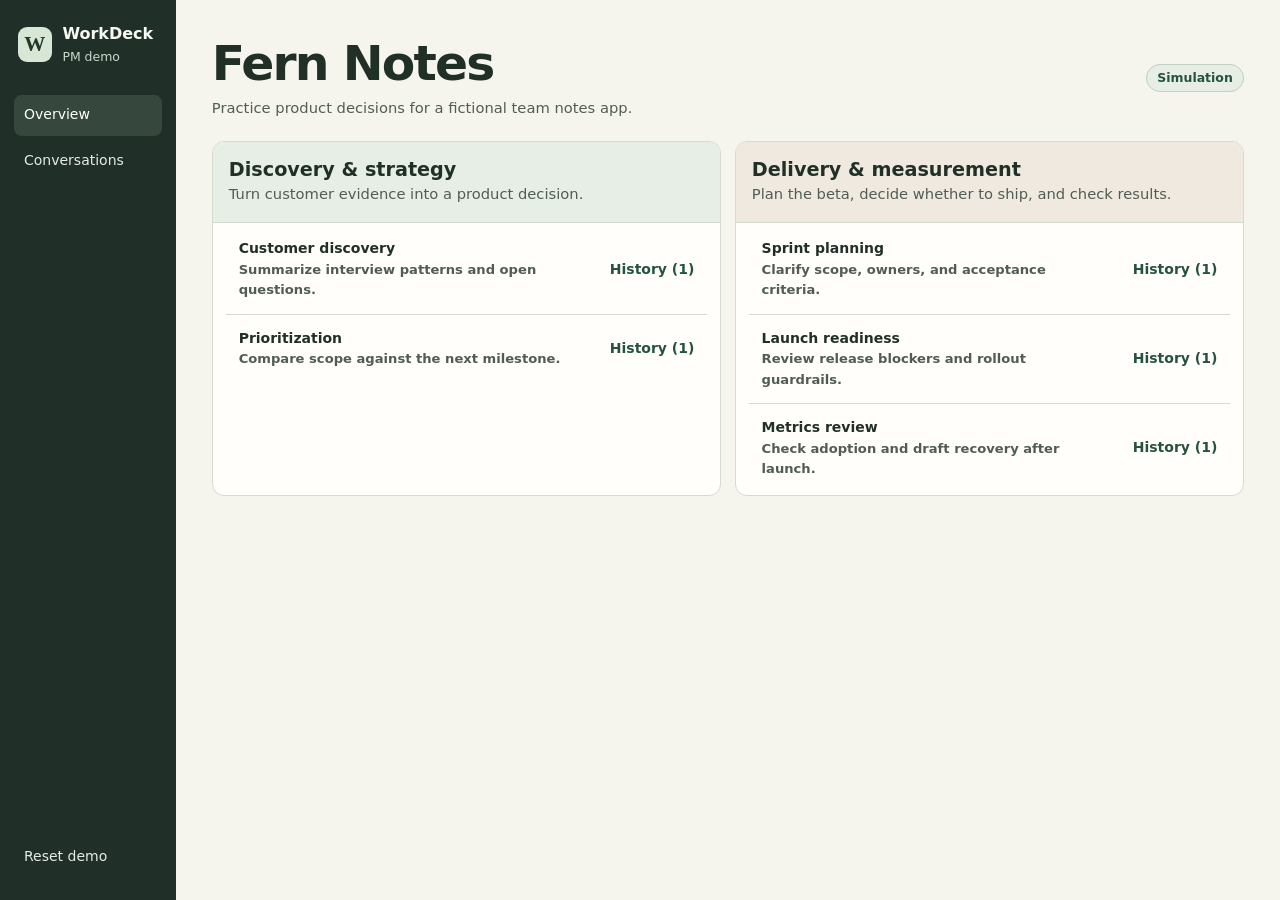
==== workdeck/assets/index.html @ e4b60e36 "Rename to WorkDeck and introduce product manager simulation" ====
<!doctype html>
<html lang="en">
<head>
  <meta charset="utf-8">
  <meta name="viewport" content="width=device-width, initial-scale=1">
  <meta http-equiv="Content-Security-Policy" content="default-src 'self'; connect-src 'none'; object-src 'none'; base-uri 'none'; form-action 'none'">
  <meta name="color-scheme" content="light">
  <title>WorkDeck · Product Manager Demo</title>
  <link rel="stylesheet" href="./style.css">
  <script defer src="./app.js"></script>
</head>
<body>
  <a class="skip" href="#main">Skip to workspace</a>
  <div class="shell">
    <aside class="rail">
      <div class="identity"><span class="mark" aria-hidden="true">W</span><div><strong>WorkDeck</strong><span>PM demo</span></div></div>
      <nav aria-label="Workspace"><button id="overview-nav" aria-current="page">Overview</button><button id="chat-nav">Conversations</button></nav>
      <button id="reset" class="reset">Reset demo</button>
    </aside>
    <main id="main">
      <section id="overview" aria-labelledby="overview-title">
        <header class="page-head">
          <div><h1 id="overview-title" tabindex="-1">Fern Notes</h1><p>Practice product decisions for a fictional team notes app.</p></div>
          <span class="badge">Simulation</span>
        </header>
        <div id="workflows" class="workflow-grid"></div>
      </section>
      <section id="conversation" aria-labelledby="chat-heading" hidden>
        <header class="page-head">
          <div><p id="scope" class="scope"></p><h1 id="chat-heading" tabindex="-1"></h1><p>Fern Notes · Fictional product simulation</p></div>
          <button id="new-chat" class="button">New conversation</button>
        </header>
        <div class="chat-grid">
          <aside class="history frame" aria-labelledby="history-heading">
            <header><h2 id="history-heading">History</h2><label for="workflow-picker">Workflow</label><select id="workflow-picker"></select></header>
            <ul id="history-list"></ul>
          </aside>
          <div class="chat frame">
            <div class="thread" id="thread">
              <ul id="messages" aria-label="Conversation messages"></ul>
              <div id="empty-chat"><h2>Start a product discussion</h2><p>Use the sample prompt or type <strong>List tasks</strong>.</p></div>
            </div>
            <section id="proposal" class="proposal" aria-labelledby="proposal-heading" hidden>
              <h3 id="proposal-heading" tabindex="-1"></h3>
              <dl id="changes"></dl>
              <div class="controls"><button id="cancel" class="button">Cancel</button><button id="approve" class="primary button">Apply simulated change</button></div>
            </section>
            <form id="composer" class="composer">
              <label for="message">Message</label><textarea id="message" required rows="2" maxlength="180" placeholder="List tasks"></textarea>
              <div class="controls"><button id="suggestion" type="button" class="button">Use sample prompt</button><button class="primary button" type="submit">Send</button></div>
            </form>
          </div>
          <aside class="records frame" aria-labelledby="records-heading">
            <header><h2 id="records-heading">Product tasks</h2><p>Simulated MCP</p></header>
            <ul id="records-list"></ul>
            <div id="record-actions" class="record-actions"></div>
          </aside>
        </div>
      </section>
      <p class="sr-only" id="status" role="status"></p>
    </main>
  </div>
  <dialog id="reset-dialog" aria-labelledby="reset-heading">
    <h2 id="reset-heading">Reset the demo?</h2>
    <p>This clears demo conversations and restores the sample tasks in this browser.</p>
    <form method="dialog" class="controls"><button class="button" value="cancel" autofocus>Cancel</button><button class="primary button" value="reset">Reset demo</button></form>
  </dialog>
</body>
</html>
---- workdeck/assets/style.css ----
:root {
  color-scheme: light;
  font: 100%/1.55 Inter, system-ui, sans-serif;
  --canvas: #f5f4ed;
  --paper: #fffefa;
  --ink: #203027;
  --muted: #515d54;
  --line: #d5dbcf;
  --green: #26533f;
  --wash: #e6eee5;
  --edge: 12px;
  color: var(--ink);
  background: var(--canvas);
}
* { box-sizing: border-box; }
body, h1, h2, h3, p, ul, dl, dd { margin: 0; }
ul { padding: 0; list-style: none; }
[hidden] { display: none !important; }
button, textarea, select { font: inherit; }
button { cursor: pointer; }
:focus-visible { outline: 3px solid #aa4f23; outline-offset: 3px; }
.skip { position: fixed; z-index: 2; translate: 0 -200%; padding: .6rem 1rem; background: var(--paper); color: var(--green); }
.skip:focus { translate: 0; }
.sr-only { position: absolute; inline-size: 1px; block-size: 1px; overflow: hidden; clip-path: inset(50%); white-space: nowrap; }
.shell { display: grid; grid-template-columns: 11rem minmax(0, 1fr); min-block-size: 100dvh; }
.rail { background: #202f27; color: #f6faf3; padding: 1.4rem .85rem; display: flex; flex-direction: column; gap: 1.75rem; }
.identity { display: flex; align-items: center; gap: .65rem; padding-inline: .25rem; }
.mark { display: grid; place-items: center; inline-size: 2.15rem; block-size: 2.15rem; border-radius: 9px; flex: none; background: #d8e6d5; color: #21382a; font: 700 1.32rem/1 Georgia, serif; }
.identity div span { display: block; font-size: .78rem; color: #c9d7cc; }
.rail nav { display: grid; gap: .25rem; }
.rail button { text-align: start; padding: .55rem .65rem; border: 0; border-radius: 8px; color: #e4ece4; background: transparent; min-block-size: 2.6rem; font-size: .875rem; }
.rail button:is(:hover, [aria-current]) { background: #36483d; color: white; }
.rail .reset { margin-block-start: auto; }
main { inline-size: 100%; max-inline-size: 88rem; margin-inline: auto; padding: clamp(1rem, 2.8vw, 2.5rem); }
.page-head { display: flex; flex-wrap: wrap; align-items: center; justify-content: space-between; gap: .8rem 1.4rem; margin-block-end: 1.35rem; }
h1 { font-size: clamp(2rem, 1.45rem + 2vw, 3.125rem); line-height: 1.15; letter-spacing: -.038em; margin-block-end: .3rem; }
h1 + p, header > p, #empty-chat p { color: var(--muted); font-size: .92rem; }
.badge { border: 1px solid #bed0be; border-radius: 999px; padding: .22rem .65rem; background: var(--wash); color: var(--green); font-size: .78rem; font-weight: 700; }
.workflow-grid { display: grid; grid-template-columns: repeat(auto-fit, minmax(min(100%, 19rem), 1fr)); gap: .85rem; inline-size: 100%; }
.frame, .workflow-card { min-inline-size: 0; border: 1px solid var(--line); border-radius: var(--edge); background: var(--paper); }
.workflow-card > header { padding: 1rem; background: var(--tint, var(--wash)); border-radius: calc(var(--edge) - 1px) calc(var(--edge) - 1px) 0 0; border-block-end: 1px solid var(--line); }
.workflow-card:nth-child(2) { --tint: #efe9df; }
.workflow-card h2 { font-size: 1.2rem; line-height: 1.3; }
.workflow-card ul { padding: .15rem .8rem; }
.workflow-card li { display: flex; flex-wrap: wrap; align-items: center; gap: .25rem; padding-block: .25rem; }
.workflow-card li + li { border-block-start: 1px solid var(--line); }
.workflow-card li > button { flex: 1 1 10rem; }
.workflow-card li > button strong, .workflow-card li > button span { display: block; }
.workflow-card li > button span { font-size: .82rem; color: var(--muted); }
.button, .history-item { min-block-size: 2.6rem; padding: .5rem .75rem; border: 1px solid #bdc8bc; border-radius: 8px; background: var(--paper); color: var(--ink); font-size: .875rem; font-weight: 650; }
.button:hover, .history-item:hover { background: var(--wash); }
.button.primary { border-color: var(--green); background: var(--green); color: white; }
.button.primary:hover { background: #193f30; }
.button.subtle, .history-item { border-color: transparent; text-align: start; }
.button.history-button { flex: none; margin-inline-start: auto; color: var(--green); border-color: transparent; }
.scope { font-weight: 680; color: var(--green); font-size: .8rem; margin-block-end: .3rem; }
.chat-grid { display: grid; grid-template-columns: minmax(9rem, 11rem) minmax(0, 1fr) minmax(11rem, 14rem); align-items: start; gap: .75rem; }
.frame > header { padding: .8rem; border-block-end: 1px solid var(--line); }
.frame h2, #proposal h3 { font-size: 1rem; }
.history label, .composer label { display: block; font-size: .8rem; font-weight: 650; }
.history label { margin-block: .35rem .2rem; }
select, textarea { inline-size: 100%; min-inline-size: 0; border: 1px solid #bdc8bc; border-radius: 8px; background: var(--paper); color: var(--ink); }
select { min-block-size: 2.55rem; padding-inline: .4rem; font-size: .85rem; }
.history ul, .records ul, .record-actions { display: grid; gap: .3rem; padding: .5rem; overflow-wrap: anywhere; }
.history-item { inline-size: 100%; }
.history-item[aria-current] { background: var(--wash); color: var(--green); }
.history .note, .records .note { padding: .35rem; color: var(--muted); font-size: .85rem; }
.thread { min-block-size: 10rem; max-block-size: max(12rem, calc(100dvh - 20rem)); overflow: auto; overscroll-behavior: contain; scrollbar-gutter: stable; padding: 1rem; }
.chat:has(.proposal:not([hidden])) .thread { max-block-size: clamp(10rem, 37dvh, 18rem); }
#empty-chat { padding: .25rem; }
#messages { display: grid; gap: .6rem; }
.msg { min-inline-size: 0; padding: .65rem .8rem; background: #f1f4ed; border-radius: 9px; overflow-wrap: anywhere; }
.msg.user { justify-self: end; max-inline-size: 90%; background: var(--wash); }
.msg strong { display: block; margin-block-end: .2rem; color: var(--green); font-size: .78rem; }
.msg p { white-space: pre-wrap; font-size: .92rem; }
.composer, .proposal { border-block-start: 1px solid var(--line); padding: .75rem 1rem; display: grid; gap: .5rem; }
.composer textarea { padding: .55rem .65rem; resize: vertical; }
.controls { display: flex; flex-wrap: wrap; justify-content: flex-end; gap: .5rem; }
.proposal { background: #fbf1de; border-color: #dec89e; }
.proposal dl { display: grid; grid-template-columns: minmax(4rem, auto) minmax(0, 1fr); gap: .25rem .65rem; font-size: .875rem; }
.proposal dt { color: var(--muted); }
.proposal dd { overflow-wrap: anywhere; }
.records li { padding: .35rem .45rem; }
.records li + li { border-block-start: 1px solid var(--line); }
.records li strong, .records li span { display: block; }
.records li strong { font-size: .875rem; }
.records li span { font-size: .8rem; color: var(--muted); }
.record-actions { border-block-start: 1px solid var(--line); }
.record-actions .button { text-align: start; }
dialog { max-inline-size: min(26rem, calc(100% - 2rem)); padding: 1.25rem; border: 1px solid var(--line); border-radius: var(--edge); color: var(--ink); background: var(--paper); }
dialog p { margin-block: .35rem 1.1rem; }
dialog::backdrop { background: #19271fb0; }
@media (max-width: 68rem) {
  .chat-grid { grid-template-columns: minmax(9rem, 11rem) minmax(0, 1fr); }
  .records { grid-column: 2; }
}
@media (max-width: 46rem) {
  .shell { display: block; }
  .rail { padding: .65rem .9rem; flex-direction: row; flex-wrap: wrap; align-items: center; gap: .35rem .8rem; }
  .rail nav { display: flex; flex-wrap: wrap; }
  .rail .reset { margin-block-start: 0; margin-inline-start: auto; }
  .chat-grid { grid-template-columns: minmax(0, 1fr); }
  .records { grid-column: 1; }
}
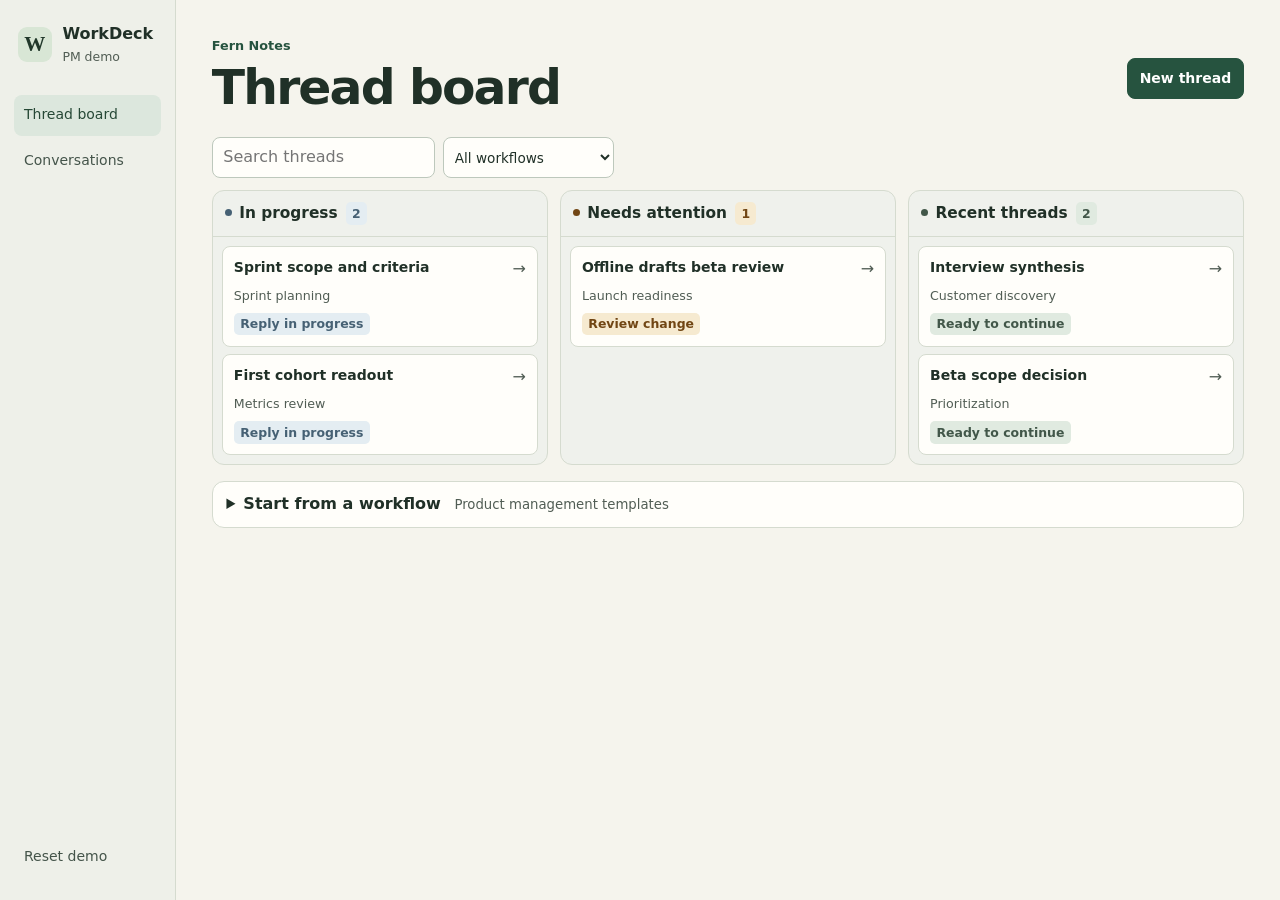
==== commit d1206209: "Make the thread board the WorkDeck home" ====
--- a/workdeck/assets/index.html
+++ b/workdeck/assets/index.html
@@ -14,21 +14,33 @@
   <div class="shell">
     <aside class="rail">
       <div class="identity"><span class="mark" aria-hidden="true">W</span><div><strong>WorkDeck</strong><span>PM demo</span></div></div>
-      <nav aria-label="Workspace"><button id="overview-nav" aria-current="page">Overview</button><button id="chat-nav">Conversations</button></nav>
+      <nav aria-label="Workspace"><button id="overview-nav" aria-current="page">Thread board</button><button id="chat-nav">Conversations</button></nav>
       <button id="reset" class="reset">Reset demo</button>
     </aside>
     <main id="main">
       <section id="overview" aria-labelledby="overview-title">
-        <header class="page-head">
-          <div><h1 id="overview-title" tabindex="-1">Fern Notes</h1><p>Practice product decisions for a fictional team notes app.</p></div>
-          <span class="badge">Simulation</span>
+        <header class="page-head board-head">
+          <div><p class="scope">Fern Notes</p><h1 id="overview-title" tabindex="-1">Thread board</h1></div>
+          <button id="board-new" class="primary button">New thread</button>
         </header>
-        <div id="workflows" class="workflow-grid"></div>
+        <div class="board-tools">
+          <label class="board-search"><span class="sr-only">Search threads</span><input id="board-search" type="search" placeholder="Search threads"></label>
+          <label class="board-topic"><span class="sr-only">Filter by workflow</span><select id="board-topic"><option value="all">All workflows</option></select></label>
+        </div>
+        <div class="board-lanes" aria-label="Thread progress">
+          <section class="lane" data-lane="active" aria-labelledby="active-title"><header><h2 id="active-title">In progress</h2><span class="lane-count"></span></header><ul></ul><p class="lane-empty"></p></section>
+          <section class="lane" data-lane="action" aria-labelledby="action-title"><header><h2 id="action-title">Needs attention</h2><span class="lane-count"></span></header><ul></ul><p class="lane-empty"></p></section>
+          <section class="lane" data-lane="recent" aria-labelledby="recent-title"><header><h2 id="recent-title">Recent threads</h2><span class="lane-count"></span></header><ul></ul><p class="lane-empty"></p></section>
+        </div>
+        <details class="workflow-library">
+          <summary>Start from a workflow <span>Product management templates</span></summary>
+          <div id="workflows" class="workflow-grid"></div>
+        </details>
       </section>
       <section id="conversation" aria-labelledby="chat-heading" hidden>
         <header class="page-head">
-          <div><p id="scope" class="scope"></p><h1 id="chat-heading" tabindex="-1"></h1><p>Fern Notes · Fictional product simulation</p></div>
-          <button id="new-chat" class="button">New conversation</button>
+          <div><p id="scope" class="scope"></p><h1 id="chat-heading" tabindex="-1"></h1><p id="chat-stage" class="scope" hidden></p></div>
+          <button id="new-chat" class="button">New thread</button>
         </header>
         <div class="chat-grid">
           <aside class="history frame" aria-labelledby="history-heading">
--- a/workdeck/assets/style.css
+++ b/workdeck/assets/style.css
@@ -16,26 +16,25 @@
 body, h1, h2, h3, p, ul, dl, dd { margin: 0; }
 ul { padding: 0; list-style: none; }
 [hidden] { display: none !important; }
-button, textarea, select { font: inherit; }
+button, textarea, select, input { font: inherit; }
 button { cursor: pointer; }
 :focus-visible { outline: 3px solid #aa4f23; outline-offset: 3px; }
 .skip { position: fixed; z-index: 2; translate: 0 -200%; padding: .6rem 1rem; background: var(--paper); color: var(--green); }
 .skip:focus { translate: 0; }
 .sr-only { position: absolute; inline-size: 1px; block-size: 1px; overflow: hidden; clip-path: inset(50%); white-space: nowrap; }
 .shell { display: grid; grid-template-columns: 11rem minmax(0, 1fr); min-block-size: 100dvh; }
-.rail { background: #202f27; color: #f6faf3; padding: 1.4rem .85rem; display: flex; flex-direction: column; gap: 1.75rem; }
+.rail { background: #eef0e9; color: var(--ink); border-inline-end: 1px solid var(--line); padding: 1.4rem .85rem; display: flex; flex-direction: column; gap: 1.75rem; }
 .identity { display: flex; align-items: center; gap: .65rem; padding-inline: .25rem; }
 .mark { display: grid; place-items: center; inline-size: 2.15rem; block-size: 2.15rem; border-radius: 9px; flex: none; background: #d8e6d5; color: #21382a; font: 700 1.32rem/1 Georgia, serif; }
-.identity div span { display: block; font-size: .78rem; color: #c9d7cc; }
+.identity div span { display: block; font-size: .78rem; color: var(--muted); }
 .rail nav { display: grid; gap: .25rem; }
-.rail button { text-align: start; padding: .55rem .65rem; border: 0; border-radius: 8px; color: #e4ece4; background: transparent; min-block-size: 2.6rem; font-size: .875rem; }
-.rail button:is(:hover, [aria-current]) { background: #36483d; color: white; }
+.rail button { text-align: start; padding: .55rem .65rem; border: 0; border-radius: 8px; color: #44544a; background: transparent; min-block-size: 2.6rem; font-size: .875rem; }
+.rail button:is(:hover, [aria-current]) { background: #dce7dd; color: #264836; }
 .rail .reset { margin-block-start: auto; }
 main { inline-size: 100%; max-inline-size: 88rem; margin-inline: auto; padding: clamp(1rem, 2.8vw, 2.5rem); }
 .page-head { display: flex; flex-wrap: wrap; align-items: center; justify-content: space-between; gap: .8rem 1.4rem; margin-block-end: 1.35rem; }
 h1 { font-size: clamp(2rem, 1.45rem + 2vw, 3.125rem); line-height: 1.15; letter-spacing: -.038em; margin-block-end: .3rem; }
 h1 + p, header > p, #empty-chat p { color: var(--muted); font-size: .92rem; }
-.badge { border: 1px solid #bed0be; border-radius: 999px; padding: .22rem .65rem; background: var(--wash); color: var(--green); font-size: .78rem; font-weight: 700; }
 .workflow-grid { display: grid; grid-template-columns: repeat(auto-fit, minmax(min(100%, 19rem), 1fr)); gap: .85rem; inline-size: 100%; }
 .frame, .workflow-card { min-inline-size: 0; border: 1px solid var(--line); border-radius: var(--edge); background: var(--paper); }
 .workflow-card > header { padding: 1rem; background: var(--tint, var(--wash)); border-radius: calc(var(--edge) - 1px) calc(var(--edge) - 1px) 0 0; border-block-end: 1px solid var(--line); }
@@ -102,3 +101,60 @@
   .chat-grid { grid-template-columns: minmax(0, 1fr); }
   .records { grid-column: 1; }
 }
+
+.board-head { margin-block-end: 1rem; }
+.board-tools { display: flex; flex-wrap: wrap; gap: .55rem; margin-block-end: .75rem; }
+.board-search input {
+  inline-size: min(15rem, 100%); min-block-size: 2.55rem; padding-inline: .65rem; border: 1px solid #bdc8bc;
+  border-radius: 8px; background: var(--paper); color: var(--ink);
+}
+.board-topic { max-inline-size: 100%; }
+.board-lanes { display: grid; grid-template-columns: repeat(3, minmax(0, 1fr)); gap: .75rem; }
+.lane {
+  --accent: #466174; --tint: #e4edf2;
+  min-inline-size: 0; min-block-size: 15rem; border: 1px solid var(--line); border-radius: var(--edge); background: #eff1ec;
+}
+.lane[data-lane="action"] { --accent: #714614; --tint: #f6ead0; }
+.lane[data-lane="recent"] { --accent: #425749; --tint: #e0eae0; }
+.lane > header { display: flex; gap: .5rem; align-items: center; padding: .65rem .75rem; border-block-end: 1px solid var(--line); }
+.lane h2 { font-size: .96rem; }
+.lane h2::before {
+  content: ""; display: inline-block; inline-size: .45rem; block-size: .45rem;
+  margin-inline-end: .45rem; vertical-align: .12em; border-radius: 50%; background: var(--accent);
+}
+.lane-count, .board-card-status {
+  background: var(--tint); color: var(--accent); border-radius: 5px; padding: .1rem .4rem;
+  font-size: .78rem; font-weight: 650; font-variant-numeric: tabular-nums;
+}
+.lane ul {
+  display: grid; gap: .45rem; max-block-size: min(50dvh, 27rem);
+  padding: .55rem; overflow-y: auto; overscroll-behavior: contain;
+}
+.lane ul:empty { display: none; }
+.lane-empty { padding: .85rem; color: var(--muted); font-size: .875rem; }
+.board-card {
+  display: grid; gap: .27rem; inline-size: 100%; text-align: start; padding: .65rem .7rem;
+  border: 1px solid var(--line); border-radius: 8px; background: var(--paper); color: var(--ink);
+  overflow-wrap: anywhere; transition: background-color 140ms ease, border-color 140ms ease;
+}
+.board-card:hover { border-color: var(--accent); background: #fbfcf8; }
+.board-card:focus-visible { outline-offset: -3px; }
+.board-card-heading { display: flex; justify-content: space-between; align-items: start; gap: .5rem; }
+.board-card-heading > span { color: var(--muted); }
+.board-card strong { font-size: .875rem; }
+.board-card-topic { font-size: .79rem; color: var(--muted); }
+.board-card-status { justify-self: start; margin-block-start: .18rem; }
+.workflow-library { margin-block-start: 1rem; border: 1px solid var(--line); border-radius: var(--edge); background: var(--paper); }
+.workflow-library summary { min-block-size: 2.85rem; padding: .65rem .85rem; cursor: pointer; font-weight: 650; }
+.workflow-library summary span { padding-inline-start: .5rem; font-weight: 400; font-size: .83rem; color: var(--muted); }
+.workflow-library .workflow-grid { padding: .7rem; border-block-start: 1px solid var(--line); }
+.history-running { display: block; color: var(--muted); font-size: .75rem; }
+@media (max-width: 46rem) {
+  .board-lanes { grid-template-columns: minmax(0, 1fr); }
+  .lane { min-block-size: 0; }
+  .lane ul { max-block-size: none; overflow: visible; }
+  .board-search, .board-search input, .board-topic { inline-size: 100%; }
+}
+@media (prefers-reduced-motion: reduce) {
+  .board-card { transition: none; }
+}
